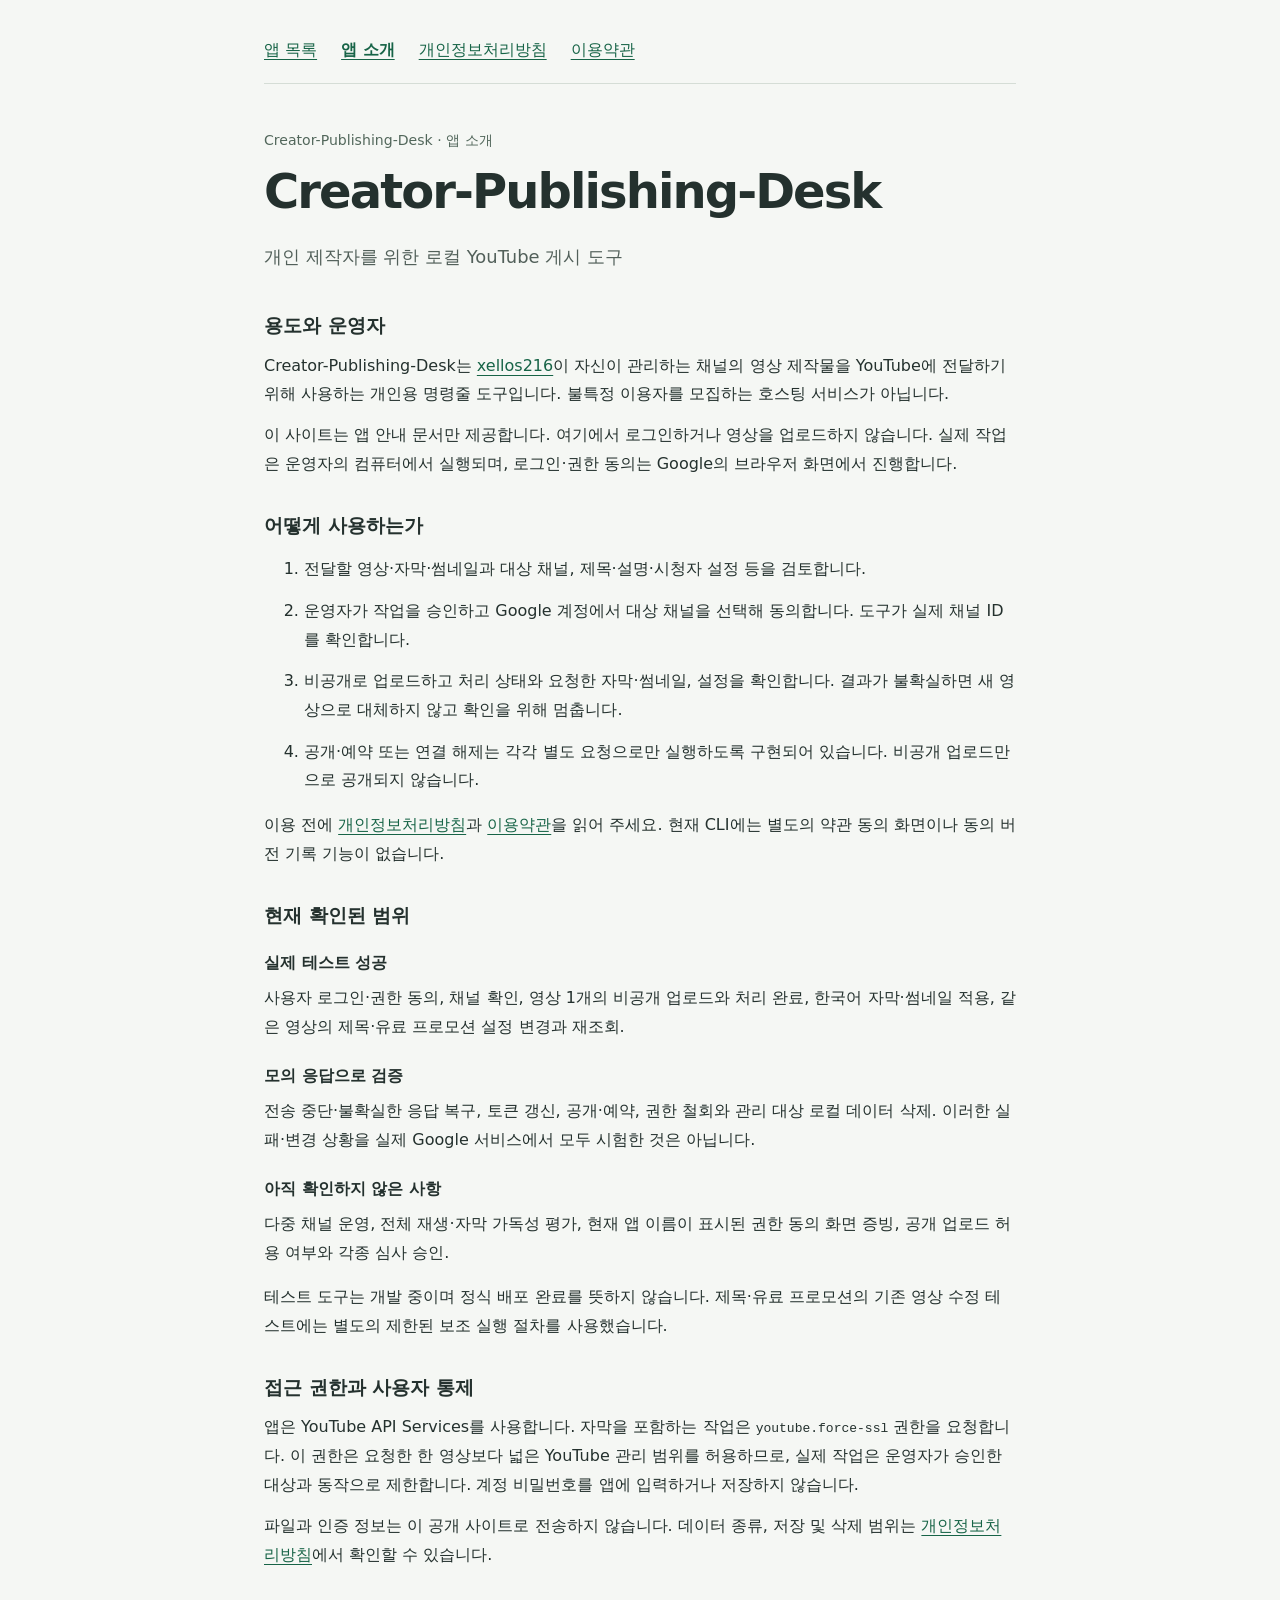
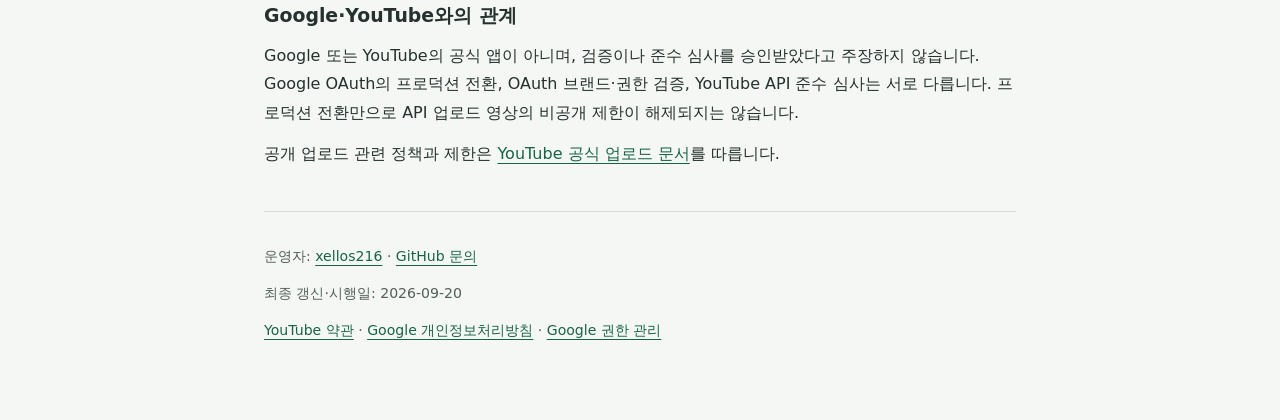
==== creator-publishing-desk/index.html @ a2f2beb0 "Organize app documentation under a neutral app directory" ====
<!doctype html>
<html lang="ko">
<head>
<meta charset="utf-8">
<meta name="viewport" content="width=device-width, initial-scale=1">
<meta name="description" content="Creator-Publishing-Desk 앱 소개 — 개인용 YouTube 게시 도구의 기능과 데이터 처리 안내">
<title>Creator-Publishing-Desk · 앱 소개</title>

<link rel="icon" href="../assets/favicon.svg" type="image/svg+xml">
<link rel="stylesheet" href="../assets/site.css">
<link rel="canonical" href="https://xellos216.github.io/app-info/creator-publishing-desk/">
</head>
<body><main>
<nav aria-label="Creator-Publishing-Desk 페이지 탐색"><a href="../">앱 목록</a><a href="./" aria-current="page">앱 소개</a><a href="privacy.html">개인정보처리방침</a><a href="terms.html">이용약관</a></nav>
<p class="eyebrow">Creator-Publishing-Desk · 앱 소개</p>
<h1>Creator-Publishing-Desk</h1>
<p class="lead">개인 제작자를 위한 로컬 YouTube 게시 도구</p>

<section><h2>용도와 운영자</h2><p>Creator-Publishing-Desk는 <a href="https://github.com/xellos216">xellos216</a>이 자신이 관리하는 채널의 영상 제작물을 YouTube에 전달하기 위해 사용하는 개인용 명령줄 도구입니다. 불특정 이용자를 모집하는 호스팅 서비스가 아닙니다.</p><p>이 사이트는 앱 안내 문서만 제공합니다. 여기에서 로그인하거나 영상을 업로드하지 않습니다. 실제 작업은 운영자의 컴퓨터에서 실행되며, 로그인·권한 동의는 Google의 브라우저 화면에서 진행합니다.</p></section>
<section><h2>어떻게 사용하는가</h2><ol><li>전달할 영상·자막·썸네일과 대상 채널, 제목·설명·시청자 설정 등을 검토합니다.</li><li>운영자가 작업을 승인하고 Google 계정에서 대상 채널을 선택해 동의합니다. 도구가 실제 채널 ID를 확인합니다.</li><li>비공개로 업로드하고 처리 상태와 요청한 자막·썸네일, 설정을 확인합니다. 결과가 불확실하면 새 영상으로 대체하지 않고 확인을 위해 멈춥니다.</li><li>공개·예약 또는 연결 해제는 각각 별도 요청으로만 실행하도록 구현되어 있습니다. 비공개 업로드만으로 공개되지 않습니다.</li></ol><p>이용 전에 <a href="privacy.html">개인정보처리방침</a>과 <a href="terms.html">이용약관</a>을 읽어 주세요. 현재 CLI에는 별도의 약관 동의 화면이나 동의 버전 기록 기능이 없습니다.</p></section>
<section><h2>현재 확인된 범위</h2><dl><dt>실제 테스트 성공</dt><dd>사용자 로그인·권한 동의, 채널 확인, 영상 1개의 비공개 업로드와 처리 완료, 한국어 자막·썸네일 적용, 같은 영상의 제목·유료 프로모션 설정 변경과 재조회.</dd><dt>모의 응답으로 검증</dt><dd>전송 중단·불확실한 응답 복구, 토큰 갱신, 공개·예약, 권한 철회와 관리 대상 로컬 데이터 삭제. 이러한 실패·변경 상황을 실제 Google 서비스에서 모두 시험한 것은 아닙니다.</dd><dt>아직 확인하지 않은 사항</dt><dd>다중 채널 운영, 전체 재생·자막 가독성 평가, 현재 앱 이름이 표시된 권한 동의 화면 증빙, 공개 업로드 허용 여부와 각종 심사 승인.</dd></dl><p>테스트 도구는 개발 중이며 정식 배포 완료를 뜻하지 않습니다. 제목·유료 프로모션의 기존 영상 수정 테스트에는 별도의 제한된 보조 실행 절차를 사용했습니다.</p></section>
<section><h2>접근 권한과 사용자 통제</h2><p>앱은 YouTube API Services를 사용합니다. 자막을 포함하는 작업은 <code>youtube.force-ssl</code> 권한을 요청합니다. 이 권한은 요청한 한 영상보다 넓은 YouTube 관리 범위를 허용하므로, 실제 작업은 운영자가 승인한 대상과 동작으로 제한합니다. 계정 비밀번호를 앱에 입력하거나 저장하지 않습니다.</p><p>파일과 인증 정보는 이 공개 사이트로 전송하지 않습니다. 데이터 종류, 저장 및 삭제 범위는 <a href="privacy.html">개인정보처리방침</a>에서 확인할 수 있습니다.</p></section>
<section><h2>Google·YouTube와의 관계</h2><p>Google 또는 YouTube의 공식 앱이 아니며, 검증이나 준수 심사를 승인받았다고 주장하지 않습니다. Google OAuth의 프로덕션 전환, OAuth 브랜드·권한 검증, YouTube API 준수 심사는 서로 다릅니다. 프로덕션 전환만으로 API 업로드 영상의 비공개 제한이 해제되지는 않습니다.</p><p>공개 업로드 관련 정책과 제한은 <a href="https://developers.google.com/youtube/v3/docs/videos/insert">YouTube 공식 업로드 문서</a>를 따릅니다.</p></section>

<footer><p>운영자: <a href="https://github.com/xellos216">xellos216</a> · <a href="https://github.com/xellos216/app-info/issues">GitHub 문의</a></p>
<p>최종 갱신·시행일: <time datetime="2026-09-20">2026-09-20</time></p>
<p><a href="https://www.youtube.com/t/terms">YouTube 약관</a> · <a href="https://policies.google.com/privacy">Google 개인정보처리방침</a> · <a href="https://security.google.com/settings/security/permissions">Google 권한 관리</a></p></footer>
</main></body></html>
---- assets/site.css ----
:root { color-scheme: light; font-family: system-ui, -apple-system, BlinkMacSystemFont, "Noto Sans KR", sans-serif; color: #24312e; background: #f5f7f4; line-height: 1.8; }
* { box-sizing: border-box; }
body { margin: 0; }
main { max-width: 800px; margin: 0 auto; padding: 36px 24px 64px; }
nav { display: flex; flex-wrap: wrap; gap: 24px; border-bottom: 1px solid #d5ddd6; padding-bottom: 18px; margin-bottom: 44px; }
a { color: #176447; text-underline-offset: 4px; overflow-wrap: anywhere; }
a:hover { color: #0c422e; }
a:focus-visible { outline: 3px solid #ba7618; outline-offset: 5px; }
nav a[aria-current="page"] { font-weight: 700; }
.eyebrow { color: #52675b; font-size: .88rem; margin: 0 0 8px; }
h1 { font-size: clamp(2rem, 7vw, 3rem); line-height: 1.25; letter-spacing: -.04em; margin: 0 0 20px; word-break: keep-all; }
.lead { font-size: 1.12rem; color: #52605a; margin-bottom: 38px; }
section { margin: 32px 0; }
h2 { font-size: 1.18rem; line-height: 1.5; margin: 0 0 12px; }
p { margin: 12px 0; }
footer { border-top: 1px solid #d5ddd6; padding-top: 20px; margin-top: 42px; color: #52605a; font-size: .88rem; }
@media (max-width: 480px) { main { padding: 24px 20px 44px; } nav { gap: 18px; margin-bottom: 32px; } }

h1 { overflow-wrap: anywhere; }
dt { font-weight: 700; margin-top: 1.25rem; }
dd { margin: .4rem 0 1rem; }
li { margin-bottom: .8rem; }
code { overflow-wrap: anywhere; }
.app-list { display: grid; gap: 20px; }
.app-card { margin: 0; padding: 24px; border: 1px solid #d5ddd6; border-radius: 12px; background: #fff; }
.app-card h2 { font-size: 1.35rem; overflow-wrap: anywhere; }
.app-links { display: flex; flex-wrap: wrap; gap: 10px 22px; margin-top: 20px; }
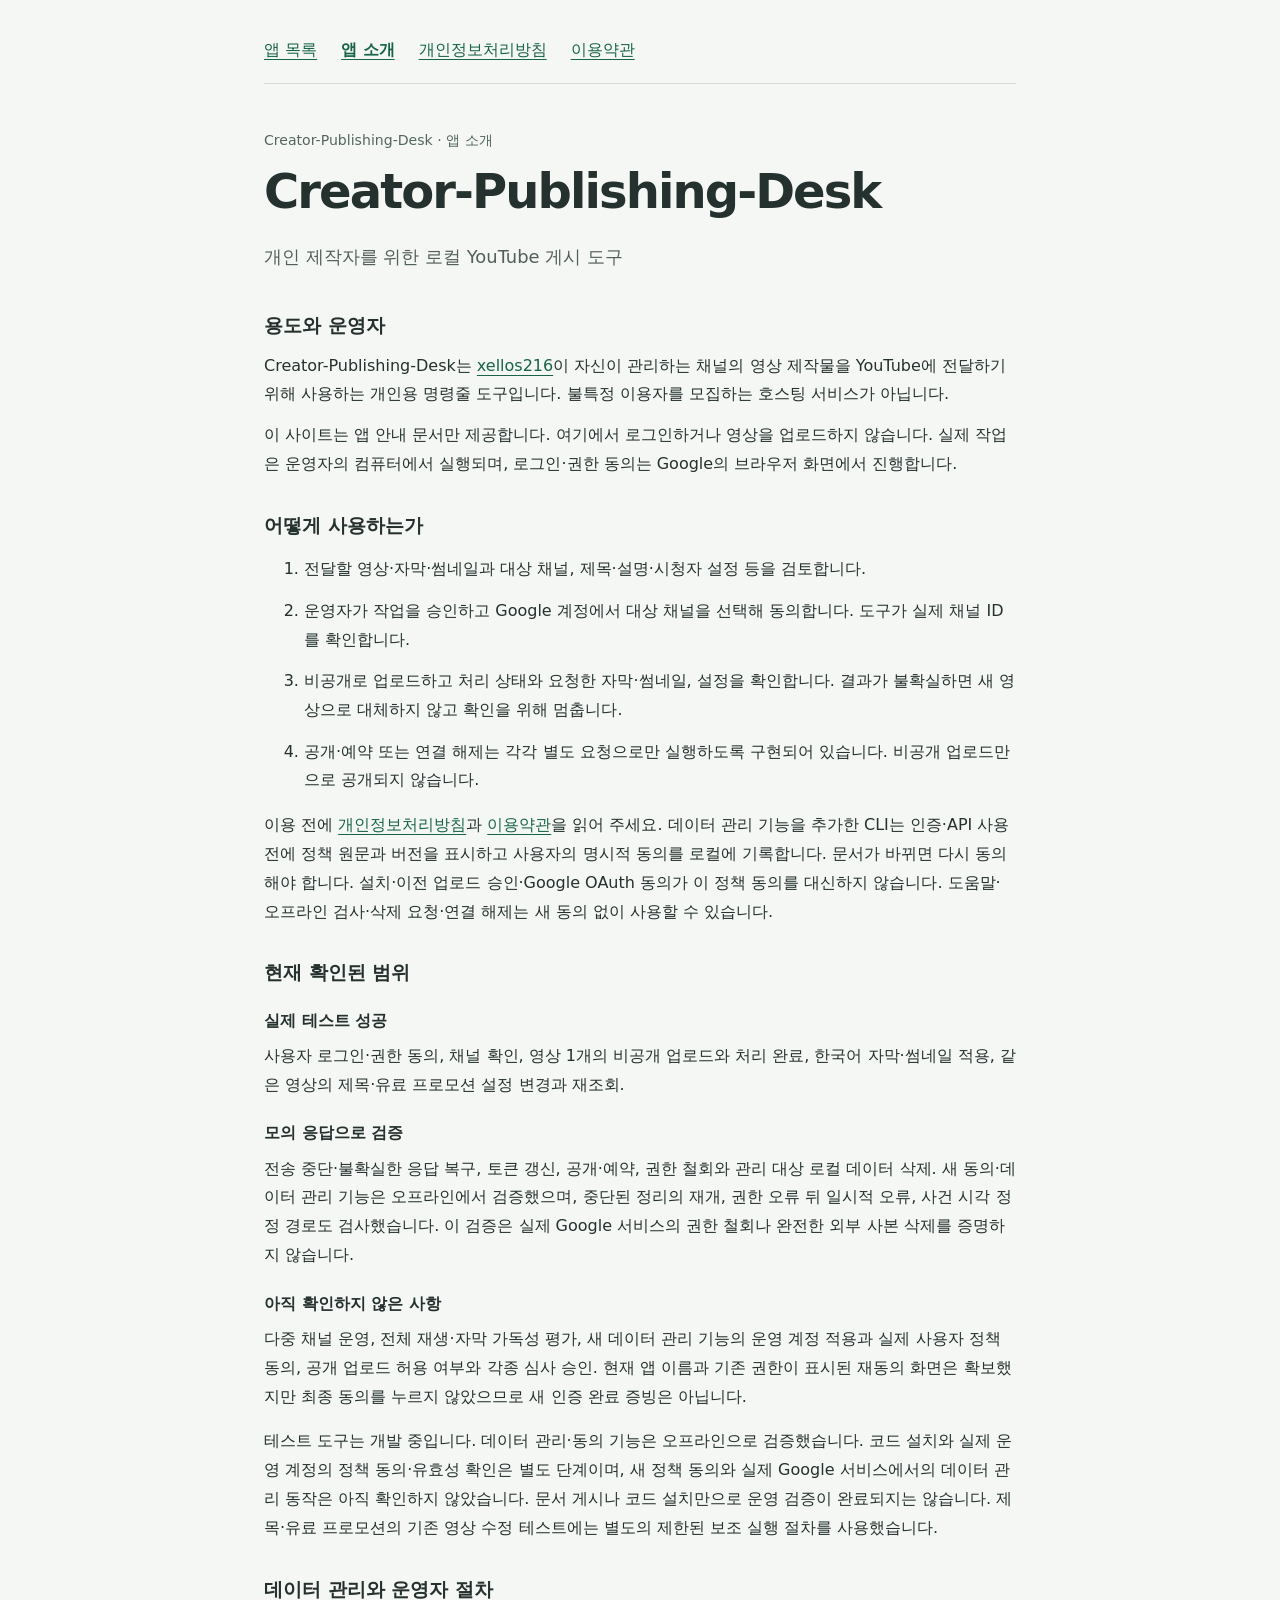
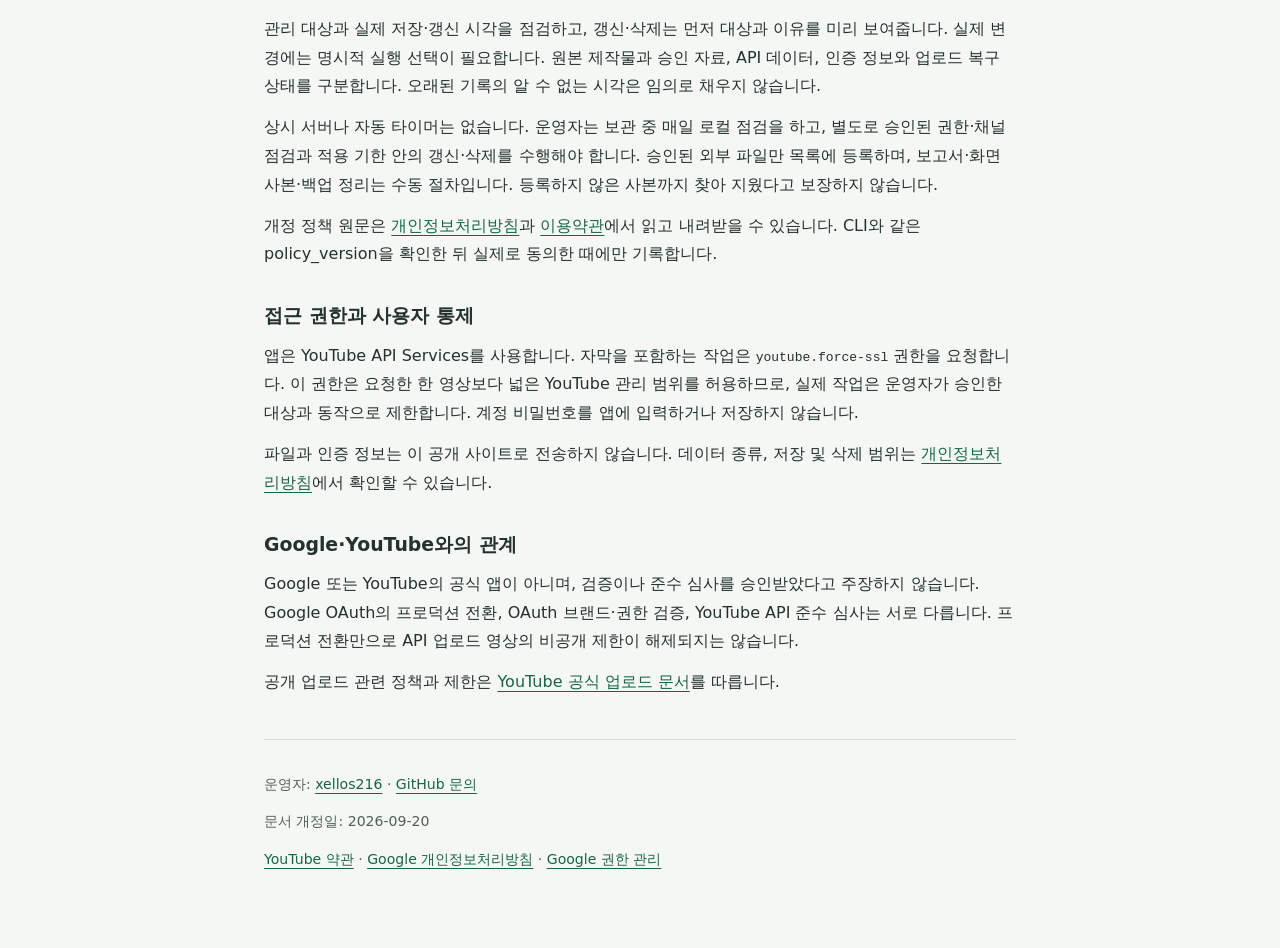
==== commit da358290: "docs: align Creator-Publishing-Desk lifecycle policies" ====
--- a/creator-publishing-desk/index.html
+++ b/creator-publishing-desk/index.html
@@ -17,12 +17,13 @@
 <p class="lead">개인 제작자를 위한 로컬 YouTube 게시 도구</p>
 
 <section><h2>용도와 운영자</h2><p>Creator-Publishing-Desk는 <a href="https://github.com/xellos216">xellos216</a>이 자신이 관리하는 채널의 영상 제작물을 YouTube에 전달하기 위해 사용하는 개인용 명령줄 도구입니다. 불특정 이용자를 모집하는 호스팅 서비스가 아닙니다.</p><p>이 사이트는 앱 안내 문서만 제공합니다. 여기에서 로그인하거나 영상을 업로드하지 않습니다. 실제 작업은 운영자의 컴퓨터에서 실행되며, 로그인·권한 동의는 Google의 브라우저 화면에서 진행합니다.</p></section>
-<section><h2>어떻게 사용하는가</h2><ol><li>전달할 영상·자막·썸네일과 대상 채널, 제목·설명·시청자 설정 등을 검토합니다.</li><li>운영자가 작업을 승인하고 Google 계정에서 대상 채널을 선택해 동의합니다. 도구가 실제 채널 ID를 확인합니다.</li><li>비공개로 업로드하고 처리 상태와 요청한 자막·썸네일, 설정을 확인합니다. 결과가 불확실하면 새 영상으로 대체하지 않고 확인을 위해 멈춥니다.</li><li>공개·예약 또는 연결 해제는 각각 별도 요청으로만 실행하도록 구현되어 있습니다. 비공개 업로드만으로 공개되지 않습니다.</li></ol><p>이용 전에 <a href="privacy.html">개인정보처리방침</a>과 <a href="terms.html">이용약관</a>을 읽어 주세요. 현재 CLI에는 별도의 약관 동의 화면이나 동의 버전 기록 기능이 없습니다.</p></section>
-<section><h2>현재 확인된 범위</h2><dl><dt>실제 테스트 성공</dt><dd>사용자 로그인·권한 동의, 채널 확인, 영상 1개의 비공개 업로드와 처리 완료, 한국어 자막·썸네일 적용, 같은 영상의 제목·유료 프로모션 설정 변경과 재조회.</dd><dt>모의 응답으로 검증</dt><dd>전송 중단·불확실한 응답 복구, 토큰 갱신, 공개·예약, 권한 철회와 관리 대상 로컬 데이터 삭제. 이러한 실패·변경 상황을 실제 Google 서비스에서 모두 시험한 것은 아닙니다.</dd><dt>아직 확인하지 않은 사항</dt><dd>다중 채널 운영, 전체 재생·자막 가독성 평가, 현재 앱 이름이 표시된 권한 동의 화면 증빙, 공개 업로드 허용 여부와 각종 심사 승인.</dd></dl><p>테스트 도구는 개발 중이며 정식 배포 완료를 뜻하지 않습니다. 제목·유료 프로모션의 기존 영상 수정 테스트에는 별도의 제한된 보조 실행 절차를 사용했습니다.</p></section>
+<section><h2>어떻게 사용하는가</h2><ol><li>전달할 영상·자막·썸네일과 대상 채널, 제목·설명·시청자 설정 등을 검토합니다.</li><li>운영자가 작업을 승인하고 Google 계정에서 대상 채널을 선택해 동의합니다. 도구가 실제 채널 ID를 확인합니다.</li><li>비공개로 업로드하고 처리 상태와 요청한 자막·썸네일, 설정을 확인합니다. 결과가 불확실하면 새 영상으로 대체하지 않고 확인을 위해 멈춥니다.</li><li>공개·예약 또는 연결 해제는 각각 별도 요청으로만 실행하도록 구현되어 있습니다. 비공개 업로드만으로 공개되지 않습니다.</li></ol><p>이용 전에 <a href="privacy.html">개인정보처리방침</a>과 <a href="terms.html">이용약관</a>을 읽어 주세요. 데이터 관리 기능을 추가한 CLI는 인증·API 사용 전에 정책 원문과 버전을 표시하고 사용자의 명시적 동의를 로컬에 기록합니다. 문서가 바뀌면 다시 동의해야 합니다. 설치·이전 업로드 승인·Google OAuth 동의가 이 정책 동의를 대신하지 않습니다. 도움말·오프라인 검사·삭제 요청·연결 해제는 새 동의 없이 사용할 수 있습니다.</p></section>
+<section><h2>현재 확인된 범위</h2><dl><dt>실제 테스트 성공</dt><dd>사용자 로그인·권한 동의, 채널 확인, 영상 1개의 비공개 업로드와 처리 완료, 한국어 자막·썸네일 적용, 같은 영상의 제목·유료 프로모션 설정 변경과 재조회.</dd><dt>모의 응답으로 검증</dt><dd>전송 중단·불확실한 응답 복구, 토큰 갱신, 공개·예약, 권한 철회와 관리 대상 로컬 데이터 삭제. 새 동의·데이터 관리 기능은 오프라인에서 검증했으며, 중단된 정리의 재개, 권한 오류 뒤 일시적 오류, 사건 시각 정정 경로도 검사했습니다. 이 검증은 실제 Google 서비스의 권한 철회나 완전한 외부 사본 삭제를 증명하지 않습니다.</dd><dt>아직 확인하지 않은 사항</dt><dd>다중 채널 운영, 전체 재생·자막 가독성 평가, 새 데이터 관리 기능의 운영 계정 적용과 실제 사용자 정책 동의, 공개 업로드 허용 여부와 각종 심사 승인. 현재 앱 이름과 기존 권한이 표시된 재동의 화면은 확보했지만 최종 동의를 누르지 않았으므로 새 인증 완료 증빙은 아닙니다.</dd></dl><p>테스트 도구는 개발 중입니다. 데이터 관리·동의 기능은 오프라인으로 검증했습니다. 코드 설치와 실제 운영 계정의 정책 동의·유효성 확인은 별도 단계이며, 새 정책 동의와 실제 Google 서비스에서의 데이터 관리 동작은 아직 확인하지 않았습니다. 문서 게시나 코드 설치만으로 운영 검증이 완료되지는 않습니다. 제목·유료 프로모션의 기존 영상 수정 테스트에는 별도의 제한된 보조 실행 절차를 사용했습니다.</p></section>
+<section><h2>데이터 관리와 운영자 절차</h2><p>관리 대상과 실제 저장·갱신 시각을 점검하고, 갱신·삭제는 먼저 대상과 이유를 미리 보여줍니다. 실제 변경에는 명시적 실행 선택이 필요합니다. 원본 제작물과 승인 자료, API 데이터, 인증 정보와 업로드 복구 상태를 구분합니다. 오래된 기록의 알 수 없는 시각은 임의로 채우지 않습니다.</p><p>상시 서버나 자동 타이머는 없습니다. 운영자는 보관 중 매일 로컬 점검을 하고, 별도로 승인된 권한·채널 점검과 적용 기한 안의 갱신·삭제를 수행해야 합니다. 승인된 외부 파일만 목록에 등록하며, 보고서·화면 사본·백업 정리는 수동 절차입니다. 등록하지 않은 사본까지 찾아 지웠다고 보장하지 않습니다.</p><p>개정 정책 원문은 <a href="privacy.html">개인정보처리방침</a>과 <a href="terms.html">이용약관</a>에서 읽고 내려받을 수 있습니다. CLI와 같은 policy_version을 확인한 뒤 실제로 동의한 때에만 기록합니다.</p></section>
 <section><h2>접근 권한과 사용자 통제</h2><p>앱은 YouTube API Services를 사용합니다. 자막을 포함하는 작업은 <code>youtube.force-ssl</code> 권한을 요청합니다. 이 권한은 요청한 한 영상보다 넓은 YouTube 관리 범위를 허용하므로, 실제 작업은 운영자가 승인한 대상과 동작으로 제한합니다. 계정 비밀번호를 앱에 입력하거나 저장하지 않습니다.</p><p>파일과 인증 정보는 이 공개 사이트로 전송하지 않습니다. 데이터 종류, 저장 및 삭제 범위는 <a href="privacy.html">개인정보처리방침</a>에서 확인할 수 있습니다.</p></section>
 <section><h2>Google·YouTube와의 관계</h2><p>Google 또는 YouTube의 공식 앱이 아니며, 검증이나 준수 심사를 승인받았다고 주장하지 않습니다. Google OAuth의 프로덕션 전환, OAuth 브랜드·권한 검증, YouTube API 준수 심사는 서로 다릅니다. 프로덕션 전환만으로 API 업로드 영상의 비공개 제한이 해제되지는 않습니다.</p><p>공개 업로드 관련 정책과 제한은 <a href="https://developers.google.com/youtube/v3/docs/videos/insert">YouTube 공식 업로드 문서</a>를 따릅니다.</p></section>
 
 <footer><p>운영자: <a href="https://github.com/xellos216">xellos216</a> · <a href="https://github.com/xellos216/app-info/issues">GitHub 문의</a></p>
-<p>최종 갱신·시행일: <time datetime="2026-09-20">2026-09-20</time></p>
+<p>문서 개정일: <time datetime="2026-09-20">2026-09-20</time></p>
 <p><a href="https://www.youtube.com/t/terms">YouTube 약관</a> · <a href="https://policies.google.com/privacy">Google 개인정보처리방침</a> · <a href="https://security.google.com/settings/security/permissions">Google 권한 관리</a></p></footer>
 </main></body></html>
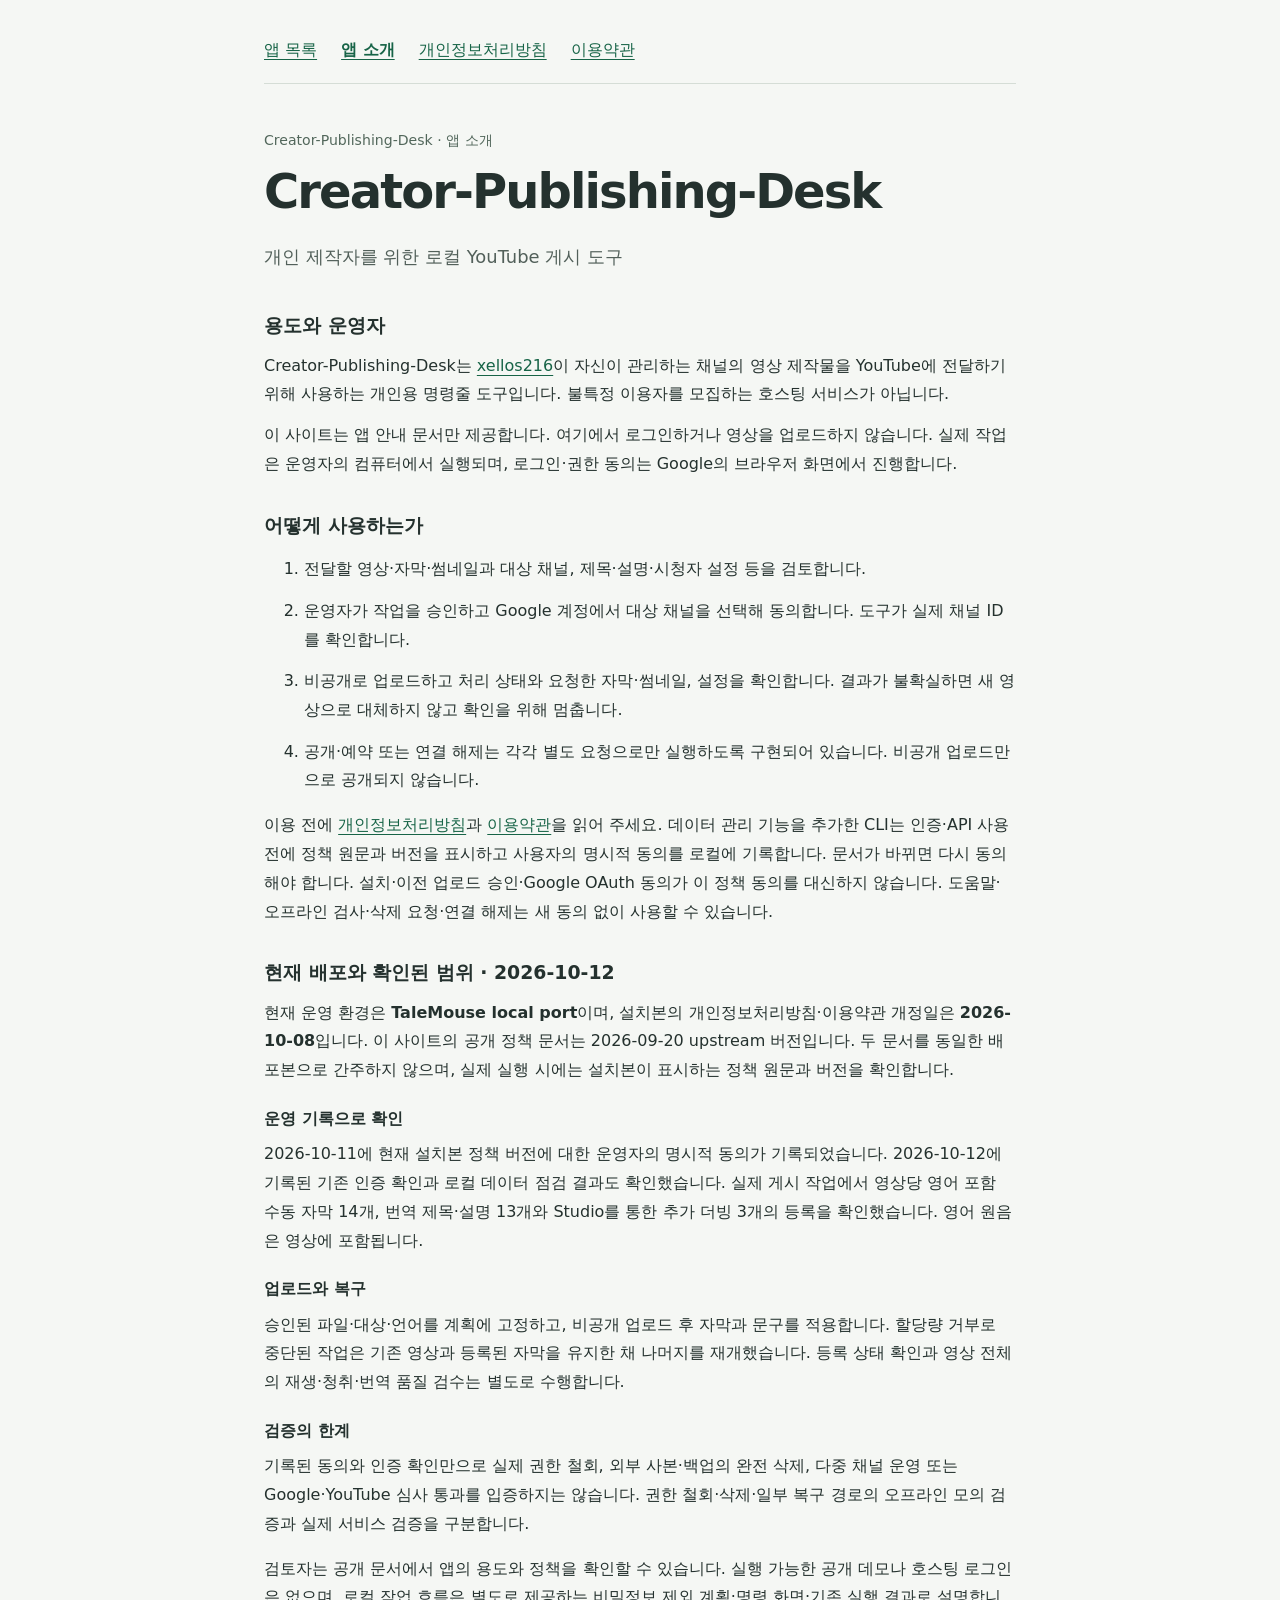
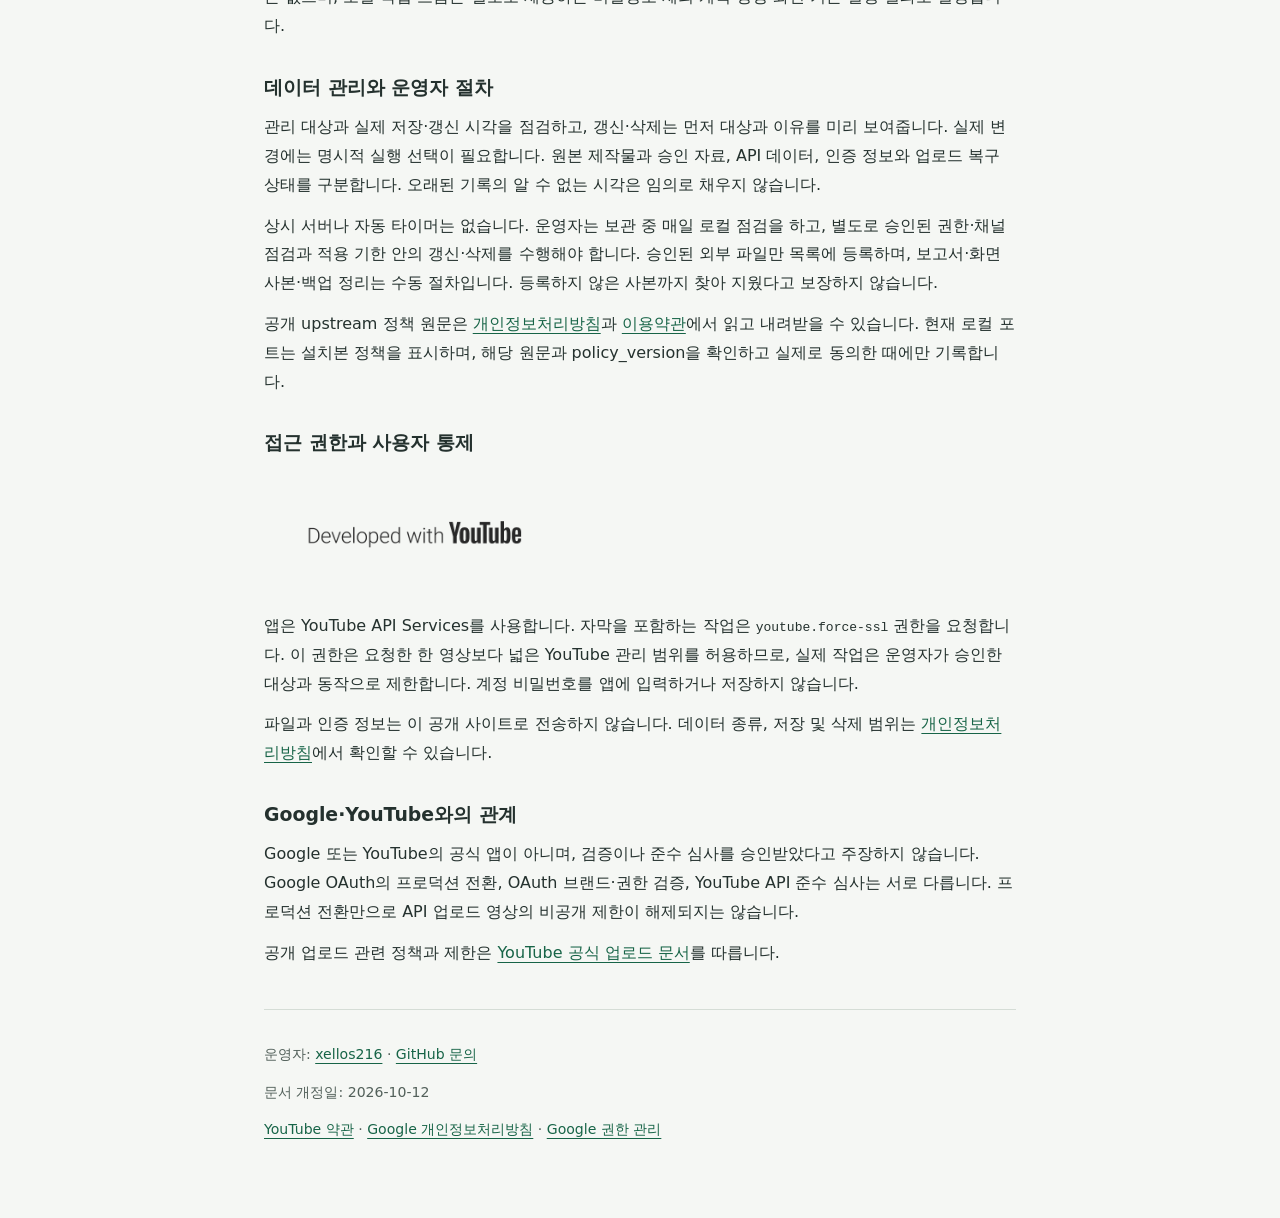
==== commit c671dc3b: "docs: align publishing app deployment evidence and API branding" ====
--- a/creator-publishing-desk/index.html
+++ b/creator-publishing-desk/index.html
@@ -18,12 +18,17 @@
 
 <section><h2>용도와 운영자</h2><p>Creator-Publishing-Desk는 <a href="https://github.com/xellos216">xellos216</a>이 자신이 관리하는 채널의 영상 제작물을 YouTube에 전달하기 위해 사용하는 개인용 명령줄 도구입니다. 불특정 이용자를 모집하는 호스팅 서비스가 아닙니다.</p><p>이 사이트는 앱 안내 문서만 제공합니다. 여기에서 로그인하거나 영상을 업로드하지 않습니다. 실제 작업은 운영자의 컴퓨터에서 실행되며, 로그인·권한 동의는 Google의 브라우저 화면에서 진행합니다.</p></section>
 <section><h2>어떻게 사용하는가</h2><ol><li>전달할 영상·자막·썸네일과 대상 채널, 제목·설명·시청자 설정 등을 검토합니다.</li><li>운영자가 작업을 승인하고 Google 계정에서 대상 채널을 선택해 동의합니다. 도구가 실제 채널 ID를 확인합니다.</li><li>비공개로 업로드하고 처리 상태와 요청한 자막·썸네일, 설정을 확인합니다. 결과가 불확실하면 새 영상으로 대체하지 않고 확인을 위해 멈춥니다.</li><li>공개·예약 또는 연결 해제는 각각 별도 요청으로만 실행하도록 구현되어 있습니다. 비공개 업로드만으로 공개되지 않습니다.</li></ol><p>이용 전에 <a href="privacy.html">개인정보처리방침</a>과 <a href="terms.html">이용약관</a>을 읽어 주세요. 데이터 관리 기능을 추가한 CLI는 인증·API 사용 전에 정책 원문과 버전을 표시하고 사용자의 명시적 동의를 로컬에 기록합니다. 문서가 바뀌면 다시 동의해야 합니다. 설치·이전 업로드 승인·Google OAuth 동의가 이 정책 동의를 대신하지 않습니다. 도움말·오프라인 검사·삭제 요청·연결 해제는 새 동의 없이 사용할 수 있습니다.</p></section>
-<section><h2>현재 확인된 범위</h2><dl><dt>실제 테스트 성공</dt><dd>사용자 로그인·권한 동의, 채널 확인, 영상 1개의 비공개 업로드와 처리 완료, 한국어 자막·썸네일 적용, 같은 영상의 제목·유료 프로모션 설정 변경과 재조회.</dd><dt>모의 응답으로 검증</dt><dd>전송 중단·불확실한 응답 복구, 토큰 갱신, 공개·예약, 권한 철회와 관리 대상 로컬 데이터 삭제. 새 동의·데이터 관리 기능은 오프라인에서 검증했으며, 중단된 정리의 재개, 권한 오류 뒤 일시적 오류, 사건 시각 정정 경로도 검사했습니다. 이 검증은 실제 Google 서비스의 권한 철회나 완전한 외부 사본 삭제를 증명하지 않습니다.</dd><dt>아직 확인하지 않은 사항</dt><dd>다중 채널 운영, 전체 재생·자막 가독성 평가, 새 데이터 관리 기능의 운영 계정 적용과 실제 사용자 정책 동의, 공개 업로드 허용 여부와 각종 심사 승인. 현재 앱 이름과 기존 권한이 표시된 재동의 화면은 확보했지만 최종 동의를 누르지 않았으므로 새 인증 완료 증빙은 아닙니다.</dd></dl><p>테스트 도구는 개발 중입니다. 데이터 관리·동의 기능은 오프라인으로 검증했습니다. 코드 설치와 실제 운영 계정의 정책 동의·유효성 확인은 별도 단계이며, 새 정책 동의와 실제 Google 서비스에서의 데이터 관리 동작은 아직 확인하지 않았습니다. 문서 게시나 코드 설치만으로 운영 검증이 완료되지는 않습니다. 제목·유료 프로모션의 기존 영상 수정 테스트에는 별도의 제한된 보조 실행 절차를 사용했습니다.</p></section>
-<section><h2>데이터 관리와 운영자 절차</h2><p>관리 대상과 실제 저장·갱신 시각을 점검하고, 갱신·삭제는 먼저 대상과 이유를 미리 보여줍니다. 실제 변경에는 명시적 실행 선택이 필요합니다. 원본 제작물과 승인 자료, API 데이터, 인증 정보와 업로드 복구 상태를 구분합니다. 오래된 기록의 알 수 없는 시각은 임의로 채우지 않습니다.</p><p>상시 서버나 자동 타이머는 없습니다. 운영자는 보관 중 매일 로컬 점검을 하고, 별도로 승인된 권한·채널 점검과 적용 기한 안의 갱신·삭제를 수행해야 합니다. 승인된 외부 파일만 목록에 등록하며, 보고서·화면 사본·백업 정리는 수동 절차입니다. 등록하지 않은 사본까지 찾아 지웠다고 보장하지 않습니다.</p><p>개정 정책 원문은 <a href="privacy.html">개인정보처리방침</a>과 <a href="terms.html">이용약관</a>에서 읽고 내려받을 수 있습니다. CLI와 같은 policy_version을 확인한 뒤 실제로 동의한 때에만 기록합니다.</p></section>
-<section><h2>접근 권한과 사용자 통제</h2><p>앱은 YouTube API Services를 사용합니다. 자막을 포함하는 작업은 <code>youtube.force-ssl</code> 권한을 요청합니다. 이 권한은 요청한 한 영상보다 넓은 YouTube 관리 범위를 허용하므로, 실제 작업은 운영자가 승인한 대상과 동작으로 제한합니다. 계정 비밀번호를 앱에 입력하거나 저장하지 않습니다.</p><p>파일과 인증 정보는 이 공개 사이트로 전송하지 않습니다. 데이터 종류, 저장 및 삭제 범위는 <a href="privacy.html">개인정보처리방침</a>에서 확인할 수 있습니다.</p></section>
+<section id="deployment"><h2>현재 배포와 확인된 범위 · 2026-10-12</h2>
+<p>현재 운영 환경은 <strong>TaleMouse local port</strong>이며, 설치본의 개인정보처리방침·이용약관 개정일은 <strong>2026-10-08</strong>입니다. 이 사이트의 공개 정책 문서는 2026-09-20 upstream 버전입니다. 두 문서를 동일한 배포본으로 간주하지 않으며, 실제 실행 시에는 설치본이 표시하는 정책 원문과 버전을 확인합니다.</p>
+<dl><dt>운영 기록으로 확인</dt><dd>2026-10-11에 현재 설치본 정책 버전에 대한 운영자의 명시적 동의가 기록되었습니다. 2026-10-12에 기록된 기존 인증 확인과 로컬 데이터 점검 결과도 확인했습니다. 실제 게시 작업에서 영상당 영어 포함 수동 자막 14개, 번역 제목·설명 13개와 Studio를 통한 추가 더빙 3개의 등록을 확인했습니다. 영어 원음은 영상에 포함됩니다.</dd>
+<dt>업로드와 복구</dt><dd>승인된 파일·대상·언어를 계획에 고정하고, 비공개 업로드 후 자막과 문구를 적용합니다. 할당량 거부로 중단된 작업은 기존 영상과 등록된 자막을 유지한 채 나머지를 재개했습니다. 등록 상태 확인과 영상 전체의 재생·청취·번역 품질 검수는 별도로 수행합니다.</dd>
+<dt>검증의 한계</dt><dd>기록된 동의와 인증 확인만으로 실제 권한 철회, 외부 사본·백업의 완전 삭제, 다중 채널 운영 또는 Google·YouTube 심사 통과를 입증하지는 않습니다. 권한 철회·삭제·일부 복구 경로의 오프라인 모의 검증과 실제 서비스 검증을 구분합니다.</dd></dl>
+<p>검토자는 공개 문서에서 앱의 용도와 정책을 확인할 수 있습니다. 실행 가능한 공개 데모나 호스팅 로그인은 없으며, 로컬 작업 흐름은 별도로 제공하는 비밀정보 제외 계획·명령 화면·기존 실행 결과로 설명합니다.</p></section>
+<section><h2>데이터 관리와 운영자 절차</h2><p>관리 대상과 실제 저장·갱신 시각을 점검하고, 갱신·삭제는 먼저 대상과 이유를 미리 보여줍니다. 실제 변경에는 명시적 실행 선택이 필요합니다. 원본 제작물과 승인 자료, API 데이터, 인증 정보와 업로드 복구 상태를 구분합니다. 오래된 기록의 알 수 없는 시각은 임의로 채우지 않습니다.</p><p>상시 서버나 자동 타이머는 없습니다. 운영자는 보관 중 매일 로컬 점검을 하고, 별도로 승인된 권한·채널 점검과 적용 기한 안의 갱신·삭제를 수행해야 합니다. 승인된 외부 파일만 목록에 등록하며, 보고서·화면 사본·백업 정리는 수동 절차입니다. 등록하지 않은 사본까지 찾아 지웠다고 보장하지 않습니다.</p><p>공개 upstream 정책 원문은 <a href="privacy.html">개인정보처리방침</a>과 <a href="terms.html">이용약관</a>에서 읽고 내려받을 수 있습니다. 현재 로컬 포트는 설치본 정책을 표시하며, 해당 원문과 policy_version을 확인하고 실제로 동의한 때에만 기록합니다.</p></section>
+<section><h2>접근 권한과 사용자 통제</h2><p><a href="https://www.youtube.com/" aria-label="YouTube 홈페이지"><img src="../assets/developed-with-youtube.png" alt="Developed with YouTube" width="300" style="display:block;max-width:100%;height:auto;margin:24px 0"></a></p><p>앱은 YouTube API Services를 사용합니다. 자막을 포함하는 작업은 <code>youtube.force-ssl</code> 권한을 요청합니다. 이 권한은 요청한 한 영상보다 넓은 YouTube 관리 범위를 허용하므로, 실제 작업은 운영자가 승인한 대상과 동작으로 제한합니다. 계정 비밀번호를 앱에 입력하거나 저장하지 않습니다.</p><p>파일과 인증 정보는 이 공개 사이트로 전송하지 않습니다. 데이터 종류, 저장 및 삭제 범위는 <a href="privacy.html">개인정보처리방침</a>에서 확인할 수 있습니다.</p></section>
 <section><h2>Google·YouTube와의 관계</h2><p>Google 또는 YouTube의 공식 앱이 아니며, 검증이나 준수 심사를 승인받았다고 주장하지 않습니다. Google OAuth의 프로덕션 전환, OAuth 브랜드·권한 검증, YouTube API 준수 심사는 서로 다릅니다. 프로덕션 전환만으로 API 업로드 영상의 비공개 제한이 해제되지는 않습니다.</p><p>공개 업로드 관련 정책과 제한은 <a href="https://developers.google.com/youtube/v3/docs/videos/insert">YouTube 공식 업로드 문서</a>를 따릅니다.</p></section>
 
 <footer><p>운영자: <a href="https://github.com/xellos216">xellos216</a> · <a href="https://github.com/xellos216/app-info/issues">GitHub 문의</a></p>
-<p>문서 개정일: <time datetime="2026-09-20">2026-09-20</time></p>
+<p>문서 개정일: <time datetime="2026-10-12">2026-10-12</time></p>
 <p><a href="https://www.youtube.com/t/terms">YouTube 약관</a> · <a href="https://policies.google.com/privacy">Google 개인정보처리방침</a> · <a href="https://security.google.com/settings/security/permissions">Google 권한 관리</a></p></footer>
 </main></body></html>
